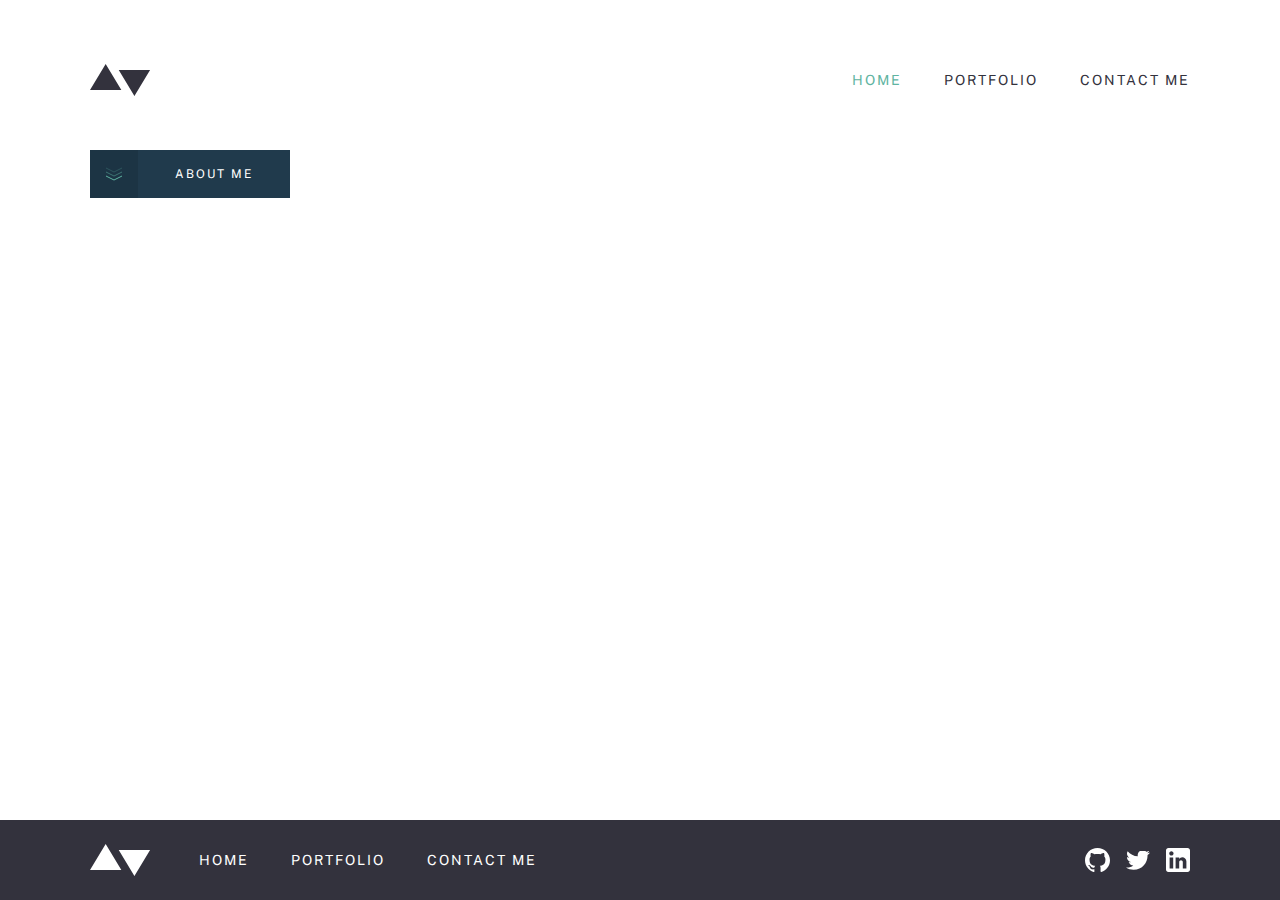
==== index.html @ 587a1398 "Add cta button" ====
<!DOCTYPE html>
<html lang="en">
<head>
  <meta charset="UTF-8">
  <meta http-equiv="X-UA-Compatible" content="IE=edge">
  <meta name="viewport" content="width=device-width, initial-scale=1.0">
  <title>Minimalistic Portfolio</title>

  <!-- STYLESHEETS -->
  <link rel="stylesheet" href="/css/style.css">
  <link rel="stylesheet" href="/css/normalize.css">
</head>
<body>

  <!-- SITE_HEADER -->
  <header class="site-header">
    <div class="site-header__container container">
      <a href="index.html" class="site-header__logo logo">
        <img class="logo__img" src="./img/logo.svg" alt="Portfolio logo" width="61" height="32">
      </a>

      <!-- SITENAV -->
      <nav class="site-header__sitenav sitenav sitenav--site-header">
        <ul class="sitenav__list sitenav__list--site-footer">
          <li class="sitenav__item sitenav__item--active"><a href="#" class="sitenav__link">Home</a></li>
          <li class="sitenav__item"><a href="#" class="sitenav__link">Portfolio</a></li>
          <li class="sitenav__item"><a href="#" class="sitenav__link">Contact Me</a></li>
        </ul>
      </nav>

      <button class="site-header__toggler" type="button" aria-label="Menu"></button>
    </div>
  </header>

  <!-- MAIN-CONTENT -->
  <main class="main-content">
    <div class="container">
      <a href="#" class="cta-button">
        <span class="cta-button__inner">
          <span class="cta-button__append">
            <svg width="18" height="14" viewBox="0 0 18 14" fill="none" xmlns="http://www.w3.org/2000/svg">
              <path d="M1 9L9 13L17 9" stroke="currentColor"/>
              <path opacity="0.5" d="M1 5L9 9L17 5" stroke="currentColor"/>
              <path opacity="0.25" d="M1 1L9 5L17 1" stroke="currentColor"/>
              </svg>


          </span>
          <span class="cta-button__text">About me</span>
        </span>
      </a>
    </div>
  </main>

  <!-- SITE-FOOTER -->
  <footer class="site-footer">
    <div class="site-footer__container container">
      <a href="index.html" class="site-footer__logo logo">
        <img class="logo__img" src="./img/logo-footer.svg" alt="Portfolio logo" width="61" height="32">
      </a>

      <div class="site-footer__sitenav sitenav">
        <ul class="sitenav__list sitenav__list--site-footer">
          <li class="sitenav__item"><a href="#" class="sitenav__link">Home</a></li>
          <li class="sitenav__item"><a href="#" class="sitenav__link">Portfolio</a></li>
          <li class="sitenav__item"><a href="#" class="sitenav__link">Contact Me</a></li>
        </ul>
      </div>

      <!-- SOCIALS -->
      <div class="socials">
        <ul class="socials__list">
          <li class="socials__item">
            <a href="#" class="socials__link" target="_blank" aria-label="Github profile">
              <svg class="socials__icon" width="25.000000" height="24.000000" viewBox="0 0 25 24" fill="none" xmlns="http://www.w3.org/2000/svg" xmlns:xlink="http://www.w3.org/1999/xlink">
                <defs/>
                <path id="github-logo" d="M12.5 0C5.59 0 0 5.5 0 12.3C0 17.74 3.58 22.35 8.54 23.97C9.17 24.09 9.4 23.71 9.4 23.38C9.4 23.09 9.39 22.32 9.38 21.29C5.9 22.03 5.17 19.64 5.17 19.64C4.6 18.22 3.78 17.84 3.78 17.84C2.65 17.08 3.87 17.09 3.87 17.09C5.12 17.18 5.78 18.36 5.78 18.36C6.9 20.24 8.71 19.7 9.42 19.38C9.53 18.59 9.86 18.05 10.21 17.74C7.44 17.43 4.52 16.37 4.52 11.66C4.52 10.31 5 9.22 5.81 8.36C5.67 8.05 5.24 6.79 5.92 5.1C5.92 5.1 6.96 4.77 9.35 6.36C10.35 6.09 11.42 5.95 12.48 5.95C13.54 5.95 14.6 6.09 15.6 6.36C17.98 4.77 19.03 5.1 19.03 5.1C19.7 6.79 19.28 8.05 19.15 8.36C19.95 9.22 20.43 10.31 20.43 11.66C20.43 16.38 17.51 17.43 14.73 17.73C15.17 18.1 15.57 18.85 15.57 20C15.57 21.65 15.56 22.97 15.56 23.37C15.56 23.7 15.78 24.08 16.42 23.96C21.42 22.34 25 17.73 25 12.3C25 5.5 19.4 0 12.5 0L12.5 0Z" fill="currentColor" fill-opacity="1.000000" fill-rule="nonzero"/>
              </svg>

            </a>
          </li>
          <li class="socials__item">
            <a href="#" class="socials__link" target="_blank" aria-label="Twitter profile">
              <svg class="socials__icon" width="24.000000" height="19.000000" viewBox="0 0 24 19" fill="none" xmlns="http://www.w3.org/2000/svg" xmlns:xlink="http://www.w3.org/1999/xlink">
                <defs/>
                <path id="twitter-logo" d="M24 1.55C23.11 1.94 22.16 2.21 21.17 2.33C22.18 1.72 22.97 0.75 23.33 -0.4C22.38 0.17 21.33 0.58 20.2 0.8C19.31 -0.16 18.03 -0.76 16.61 -0.76C13.43 -0.76 11.1 2.21 11.81 5.29C7.72 5.08 4.09 3.12 1.67 0.14C0.38 2.36 1 5.25 3.19 6.72C2.38 6.69 1.62 6.47 0.96 6.1C0.91 8.38 2.54 10.52 4.91 10.99C4.22 11.18 3.46 11.22 2.68 11.08C3.31 13.03 5.13 14.46 7.29 14.5C5.21 16.12 2.61 16.84 0 16.54C2.17 17.93 4.76 18.75 7.54 18.75C16.68 18.75 21.85 11.03 21.54 4.1C22.5 3.41 23.34 2.54 24 1.55Z" fill="currentColor" fill-opacity="1.000000" fill-rule="nonzero"/>
              </svg>

            </a>
          </li>
          <li class="socials__item">
            <a href="#" class="socials__link" target="_blank" aria-label="LinkedIn profile">
              <svg class="socials__icon" width="24.000000" height="24.000000" viewBox="0 0 24 24" fill="none" xmlns="http://www.w3.org/2000/svg" xmlns:xlink="http://www.w3.org/1999/xlink">
                <defs/>
                <path id="linkedin-logo" d="M2.40002 0L21.6 0C22.92 0 24 1.07999 24 2.39999L24 21.6C24 22.92 22.92 24 21.6 24L2.40002 24C1.07996 24 0 22.92 0 21.6L0 2.39999C0 1.07999 1.07996 0 2.40002 0ZM5.40002 7.56C4.19995 7.56 3.23999 6.60001 3.23999 5.39999C3.23999 4.20001 4.19995 3.23999 5.40002 3.23999C6.59998 3.23999 7.56006 4.20001 7.56006 5.39999C7.56006 6.60001 6.59998 7.56 5.40002 7.56ZM16.8 20.4L20.4 20.4L20.4 13.56C20.4 11.28 18.48 9.35999 16.2 9.35999C15.12 9.35999 13.8 10.08 13.2 11.04L13.2 9.60001L9.59998 9.60001L9.59998 20.4L13.2 20.4L13.2 14.04C13.2 13.08 14.04 12.24 15 12.24C15.96 12.24 16.8 13.08 16.8 14.04L16.8 20.4ZM3.59998 20.4L7.19995 20.4L7.19995 9.60001L3.59998 9.60001L3.59998 20.4Z" clip-rule="evenodd" fill="currentColor" fill-opacity="1.000000" fill-rule="evenodd"/>
              </svg>

            </a>
          </li>
        </ul>
      </div>
    </div>
  </footer>

  <script src="/js/index.js"></script>
</body>
</html>
---- css/style.css ----
* {
  margin: 0;
  padding: 0;
  border: 0;
  list-style: none;
  text-decoration: none;
}
/* CUSTOM PROPS */
:root {
  --green:#5FB4A2;
  --dark-blue:#203A4C;
  --grey-blue:#33323D;
  --light-grey:#fafafa;
  --grey:#eaeaeb;
  --red:#F43030;

  --accent-font-family:'Ibarra Real Nova', 'Times New Roman', sans-serif;
  --body-font-family: 'Public Sans', 'Arial', sans-serif;
}

/* FONTS */
@font-face {
  font-family: 'Ibarra Real Nova';
  src: url('../fonts/IbarraRealNova-Regular.woff2') format('woff2'),
  url('../fonts/IbarraRealNova-Regular.woff') format('woff');
  font-weight: normal;
  font-style: normal;
  font-display: swap;
}

@font-face {
  font-family: 'Ibarra Real Nova';
  src: url('../fonts/IbarraRealNova-Bold.woff2') format('woff2'),
  url('../fonts/IbarraRealNova-Bold.woff') format('woff');
  font-weight: bold;
  font-style: normal;
  font-display: swap;
}

@font-face {
  font-family: 'Public Sans';
  src: url('../fonts/PublicSans-Regular.woff2') format('woff2'),
  url('../fonts/PublicSans-Regular.woff') format('woff');
  font-weight: normal;
  font-style: normal;
  font-display: swap;
}





/* GLOBAL */

html {
  height: 100%;
  box-sizing: border-box;
  scroll-behavior: smooth;
}

*,
*::before,
*::after {
  box-sizing:inherit;
}

body {
  display: flex;
  flex-direction: column;
  height: 100%;
  background-color: #fff;
  color: var(--grey-blue);
  font-family: var(--body-font-family);
  font-size: 16px;
  line-height:30px;
}

img {
  max-width: 100%;
  height: auto;
}

/* CONTAINER */

.container {
  width: 100%;
  max-width: 1180px;
  padding-left: 32px;
  padding-right: 32px;
  margin-left: auto;
  margin-right: auto;
}


/* VISUALLY-HIDDEN */

.visually-hidden {
  position: absolute;
  width: 1px;
  height: 1px;
  margin: -1px;
  border: 0;
  padding: 0;
  clip: rect(0 0 0 0);
  overflow: hidden;
}



/* AUTOFILL-STYLES */
/*
input:-webkit-autofill,
input:-webkit-autofill:hover,
input:-webkit-autofill:focus {
  -webkit-text-fill-color: var(--heading-color);
  -webkit-box-shadow: 0 0 0px 40rem #ffff inset;
} */

/* PLACEHOLDER STYLE */
/*
::placeholder {
  color: rgba(52, 49, 61, 0.5);
} */



/* MAIN-CONTENT */

.main-content {
  flex-grow: 1;
}


/* LOGO */
.logo {
  display: block;
}

.logo:hover {
  opacity: 0.8;
}

.logo:active {
  opacity: 0.6;
}

.logo__img {
  display: block;
  width: 61px;
  height: 32px;
}


/* SITENAV */



.sitenav__item:not(:last-child) {
  margin-bottom: 32px;
}

.sitenav__link {
  display: block;
  color: #fff;
  font-size: 14px;
  letter-spacing: 2px;
  text-decoration: none;
  text-align: center;
  text-transform: uppercase;
}

.sitenav__item--active .sitenav__link {
  color: var(--green);
}

.sitenav__link:hover{
  opacity: 0.8;
}

.sitenav__link:active{
  opacity: 0.6;
}

/* CTA-BUTTON */

.cta-button {
  display: inline-block;
  min-width: 200px;
  background-color: var(--dark-blue);
  color: #fff;
  cursor: pointer;
}

.cta-button:hover {
  background-color: var(--green);
}

.cta-button:active {
  opacity: 0.6;
}

.cta-button:disabled {
  opacity: 0.2;
  pointer-events: none;
}

.cta-button__inner {
  display: flex;
}

.cta-button__append {
  display: flex;
  justify-content: center;
  align-items:center;
  width: 48px;
  height: 48px;
  background-color: rgba(0, 0, 0, 0.1);
  color: var(--green);
}

.cta-button:hover .cta-button__append {
  color: #fff;
}

.cta-button__text {
  flex-grow: 1;
  padding: 17px;
  text-transform: uppercase;
  letter-spacing:2px;
  font-size: 12px;
  line-height: normal;
  text-align: center;
}


/* SITE_HEADER */

.site-header {
  position: relative;
  z-index: 1;
  padding-top: 32px;
  padding-bottom: 40px;
}

.site-header__container {
  display: flex;
  align-items: center;
}

.site-header__logo {
  margin-right: auto;
}

.site-header__sitenav {
  display: none;
}

.site-header--open .site-header__sitenav {
  display: block;
  position: absolute;
  z-index: 1;
  right: 32px;
  top: 88px;
  min-width: 223px;
  max-width: calc(100% - 64px);
  padding: 40px;
  color: #fff;
  background-color: var(--grey-blue);

}

.site-header__toggler {
  display: block;
  width: 24px;
  height: 19px;
  border: 0;
  background-color: transparent;
  background-image: url(../img/hamburger-menu.svg);
  background-repeat: no-repeat;
  background-size: contain;
  background-position: center center;
  cursor: pointer;
}

.site-header--open .site-header__toggler {
  background-image: url(../img/close-icon.svg);
}


/* SITE_FOOTER */

.site-footer {
  padding-top: 56px;
  padding-bottom: 56px;
  background-color: var(--grey-blue);
}

.site-footer__container {
  display: flex;
  flex-direction: column;
  align-items: center;
}

.site-footer__logo {
  margin-bottom: 40px;
}
.site-footer__sitenav {
  margin-bottom: 40px;
}

.socials__list {
  display: flex;
  align-items: center;
}

.socials__item:not(:last-child) {
  margin-right: 16px;
}

.socials__link {
  display: block;
  color: #fff;
}

.socials__icon {
  display: block;
}


/* RETINA BACKGROUND IMAGES */
@media
only screen and (-webkit-min-device-pixel-ratio: 2),
only screen and (   min--moz-device-pixel-ratio: 2),
only screen and (     -o-min-device-pixel-ratio: 2/1),
only screen and (        min-device-pixel-ratio: 2),
only screen and (                min-resolution: 192dpi),
only screen and (                min-resolution: 2dppx) {

}

@media only screen and (min-width: 700px) {
  .site-footer {
    padding-top: 24px;
    padding-bottom: 24px;
  }

  .site-footer__container {
    flex-direction: row;
  }

  .site-footer__logo {
    margin-bottom: 0;
    margin-right: 48px;
  }

  .site-footer__sitenav {
    margin-bottom: 0;
    margin-right: 48px;
    flex-grow: 1;
  }

  .sitenav__list--site-footer {
    display: flex;
    align-items: center;
  }

  .sitenav__list--site-footer .sitenav__item:not(:last-child) {
    margin-bottom: 0;
    margin-right: 42px;
  }
}


@media only screen and (min-width: 768px) {
  .container {
    padding-left: 40px;
    padding-right: 40px;
  }

  .site-header {
    padding-top: 64px;
    padding-bottom: 47px;
  }

  .site-header__sitenav,
  .site-header--open .site-header__sitenav {
    position: static;
    display: block;
    padding: 0;
    background-color: transparent;
  }

  .site-header__toggler {
    display: none;
  }

  .sitenav--site-header .sitenav__list {
    display: flex;
  }

  .sitenav--site-header .sitenav__item:not(:last-child) {
    margin-bottom: 0;
    margin-right: 42px;
  }

  .sitenav--site-header .sitenav__link {
    color: var(--grey-blue);
  }

  .sitenav__item--active .sitenav__link {
    color: var(--green);
  }
}

@media only screen and (min-width: 1180px) {
  .site-header {
    padding-bottom: 54px;
  }

}
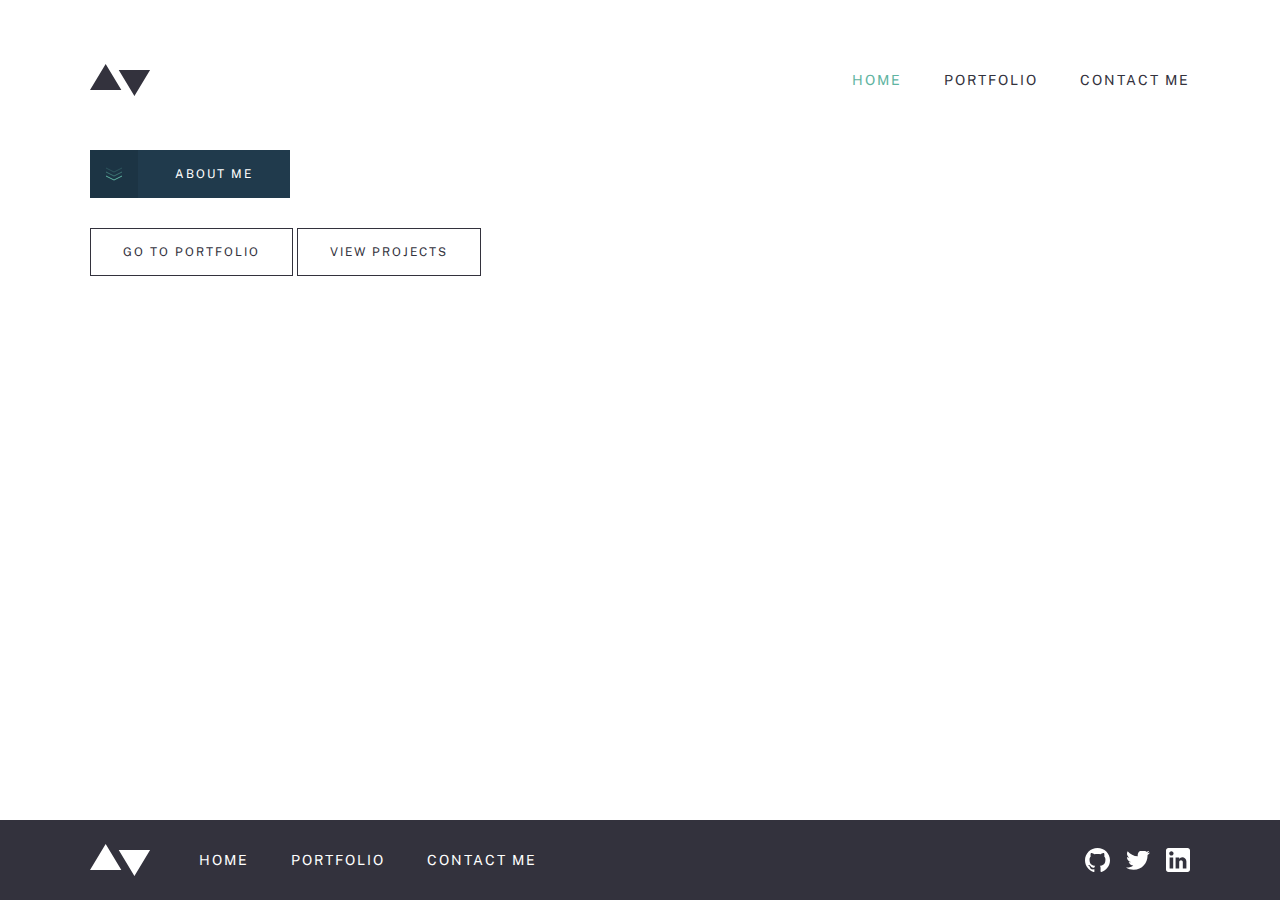
==== commit df14314a: "Add button component" ====
--- a/index.html
+++ b/index.html
@@ -43,12 +43,16 @@
               <path opacity="0.5" d="M1 5L9 9L17 5" stroke="currentColor"/>
               <path opacity="0.25" d="M1 1L9 5L17 1" stroke="currentColor"/>
               </svg>
-
-
           </span>
           <span class="cta-button__text">About me</span>
         </span>
       </a>
+
+      <hr>
+      <br>
+
+      <a href="#" class="button">Go to portfolio</a>
+      <button class="button" type="button">View projects</button>
     </div>
   </main>
 
--- a/css/style.css
+++ b/css/style.css
@@ -233,6 +233,35 @@
 }
 
 
+/* BUTTON */
+
+.button {
+  display: inline-block;
+  padding: 16px 32px;
+  font-size: 12px;
+  line-height: normal;
+  color: var(--grey-blue);
+  border: 1px solid var(--grey-blue);
+  background-color: transparent;
+  text-transform: uppercase;
+  letter-spacing: 2px;
+  cursor: pointer;
+}
+
+.button:hover {
+  background-color: var(--grey-blue);
+  color: #fff;
+}
+
+.button:active {
+  opacity: 0.6;
+}
+
+.button:disabled {
+  pointer-events: none;
+  opacity: 0.2;
+}
+
 /* SITE_HEADER */
 
 .site-header {
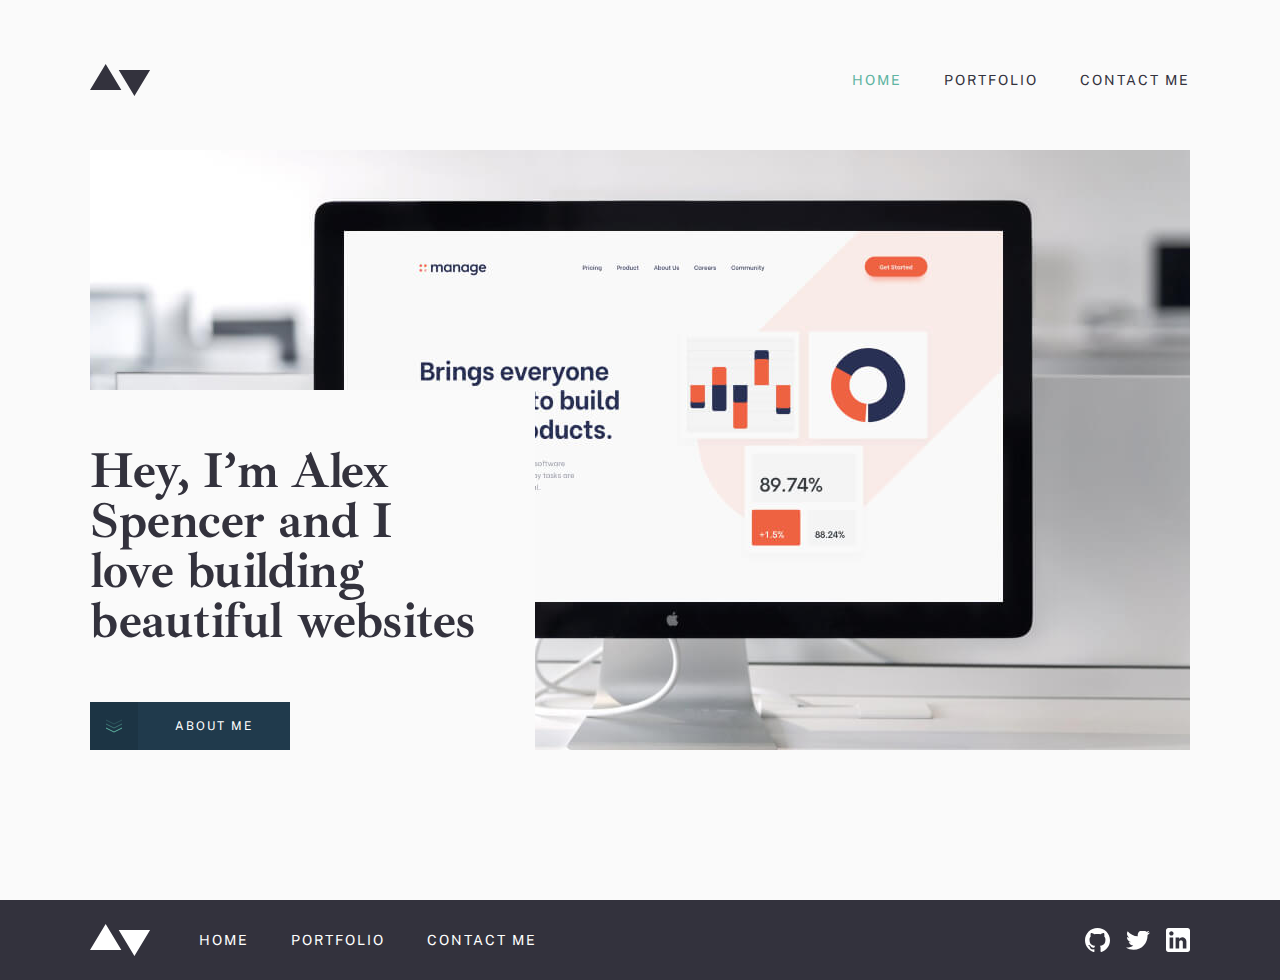
==== commit 1337c5bc: "Add hero section" ====
--- a/index.html
+++ b/index.html
@@ -34,27 +34,47 @@
 
   <!-- MAIN-CONTENT -->
   <main class="main-content">
-    <div class="container">
-      <a href="#" class="cta-button">
-        <span class="cta-button__inner">
-          <span class="cta-button__append">
-            <svg width="18" height="14" viewBox="0 0 18 14" fill="none" xmlns="http://www.w3.org/2000/svg">
-              <path d="M1 9L9 13L17 9" stroke="currentColor"/>
-              <path opacity="0.5" d="M1 5L9 9L17 5" stroke="currentColor"/>
-              <path opacity="0.25" d="M1 1L9 5L17 1" stroke="currentColor"/>
-              </svg>
-          </span>
-          <span class="cta-button__text">About me</span>
-        </span>
-      </a>
+
+    <div class="hero">
+      <div class="hero__container container">
+
+        <picture class="hero__picture">
+          <source srcset="./img/hero-img.jpg 1x, ./img/hero-img@2x.jpg 2x" media="(min-width:1024px)">
+
+          <source srcset="./img/hero-img-tablet.jpg 1x, ./img/hero-img-tablet@2x.jpg 2x" media="(min-width:500px)">
+
+          <img src="./img/hero-img-phone.jpg" alt="" class="hero__img" width="311" height="271" srcset="./img/hero-img-phone.jpg 1x, ./img/hero-img-phone@2x.jpg 2x">
+        </picture>
+
+        <div class="hero__text-wrapper">
+          <h1 class="hero__heading">Hey, I’m Alex Spencer and I love building beautiful websites </h1>
+          <a href="#" class="cta-button">
+            <span class="cta-button__inner">
+              <span class="cta-button__append">
+                <svg width="18" height="14" viewBox="0 0 18 14" fill="none" xmlns="http://www.w3.org/2000/svg">
+                  <path d="M1 9L9 13L17 9" stroke="currentColor"/>
+                  <path opacity="0.5" d="M1 5L9 9L17 5" stroke="currentColor"/>
+                  <path opacity="0.25" d="M1 1L9 5L17 1" stroke="currentColor"/>
+                  </svg>
+              </span>
+              <span class="cta-button__text">About me</span>
+            </span>
+          </a>
+        </div>
+      </div>
+    </div>
+    <!-- <div class="container">
+
 
       <hr>
       <br>
 
       <a href="#" class="button">Go to portfolio</a>
       <button class="button" type="button">View projects</button>
-    </div>
+    </div> -->
   </main>
+
+
 
   <!-- SITE-FOOTER -->
   <footer class="site-footer">
--- a/css/style.css
+++ b/css/style.css
@@ -1,6 +1,6 @@
 * {
+  padding: 0;
   margin: 0;
-  padding: 0;
   border: 0;
   list-style: none;
   text-decoration: none;
@@ -68,7 +68,7 @@
   display: flex;
   flex-direction: column;
   height: 100%;
-  background-color: #fff;
+  background-color: var(--light-grey);
   color: var(--grey-blue);
   font-family: var(--body-font-family);
   font-size: 16px;
@@ -315,6 +315,30 @@
   background-image: url(../img/close-icon.svg);
 }
 
+/* HERO */
+
+.hero {
+  margin-bottom: 96px;
+}
+
+.hero__img {
+  display: block;
+  width: 100%;
+  height: 271px;
+  margin-bottom: 24px;
+  object-fit: cover;
+  object-position: top center;
+}
+
+.hero__heading {
+  margin: 0;
+  margin-bottom: 32px;
+  font-family: var(--accent-font-family);
+  font-size: 40px;
+  line-height: 1.05;
+  letter-spacing: -0.357;
+}
+
 
 /* SITE_FOOTER */
 
@@ -367,6 +391,13 @@
 
 }
 
+@media only screen and (min-width: 500px) {
+  .hero__img {
+    height: 600px;
+  }
+
+}
+
 @media only screen and (min-width: 700px) {
   .site-footer {
     padding-top: 24px;
@@ -439,6 +470,48 @@
   .sitenav__item--active .sitenav__link {
     color: var(--green);
   }
+
+  .hero__container {
+    position: relative;
+    z-index: 1;
+  }
+
+  .hero__img {
+    margin-bottom: 0;
+  }
+
+  .hero__text-wrapper {
+    position: absolute;
+    z-index: 1;
+    left: 40px;
+    bottom: 0;
+    width: 514px;
+    padding-top: 56px;
+    padding-right: 56px;
+    background-color: var(--light-grey);
+  }
+
+  .hero__heading {
+    margin-bottom: 48px;
+  }
+}
+
+@media only screen and (min-width: 1024px) {
+  .hero {
+    margin-bottom: 150px;
+  }
+
+  .hero__text-wrapper {
+    width: 445px;
+  }
+
+  .hero__heading {
+    margin-bottom: 56px;
+    font-size: 50px;
+    line-height: 1;
+    letter-spacing: -0.45px;
+  }
+
 }
 
 @media only screen and (min-width: 1180px) {
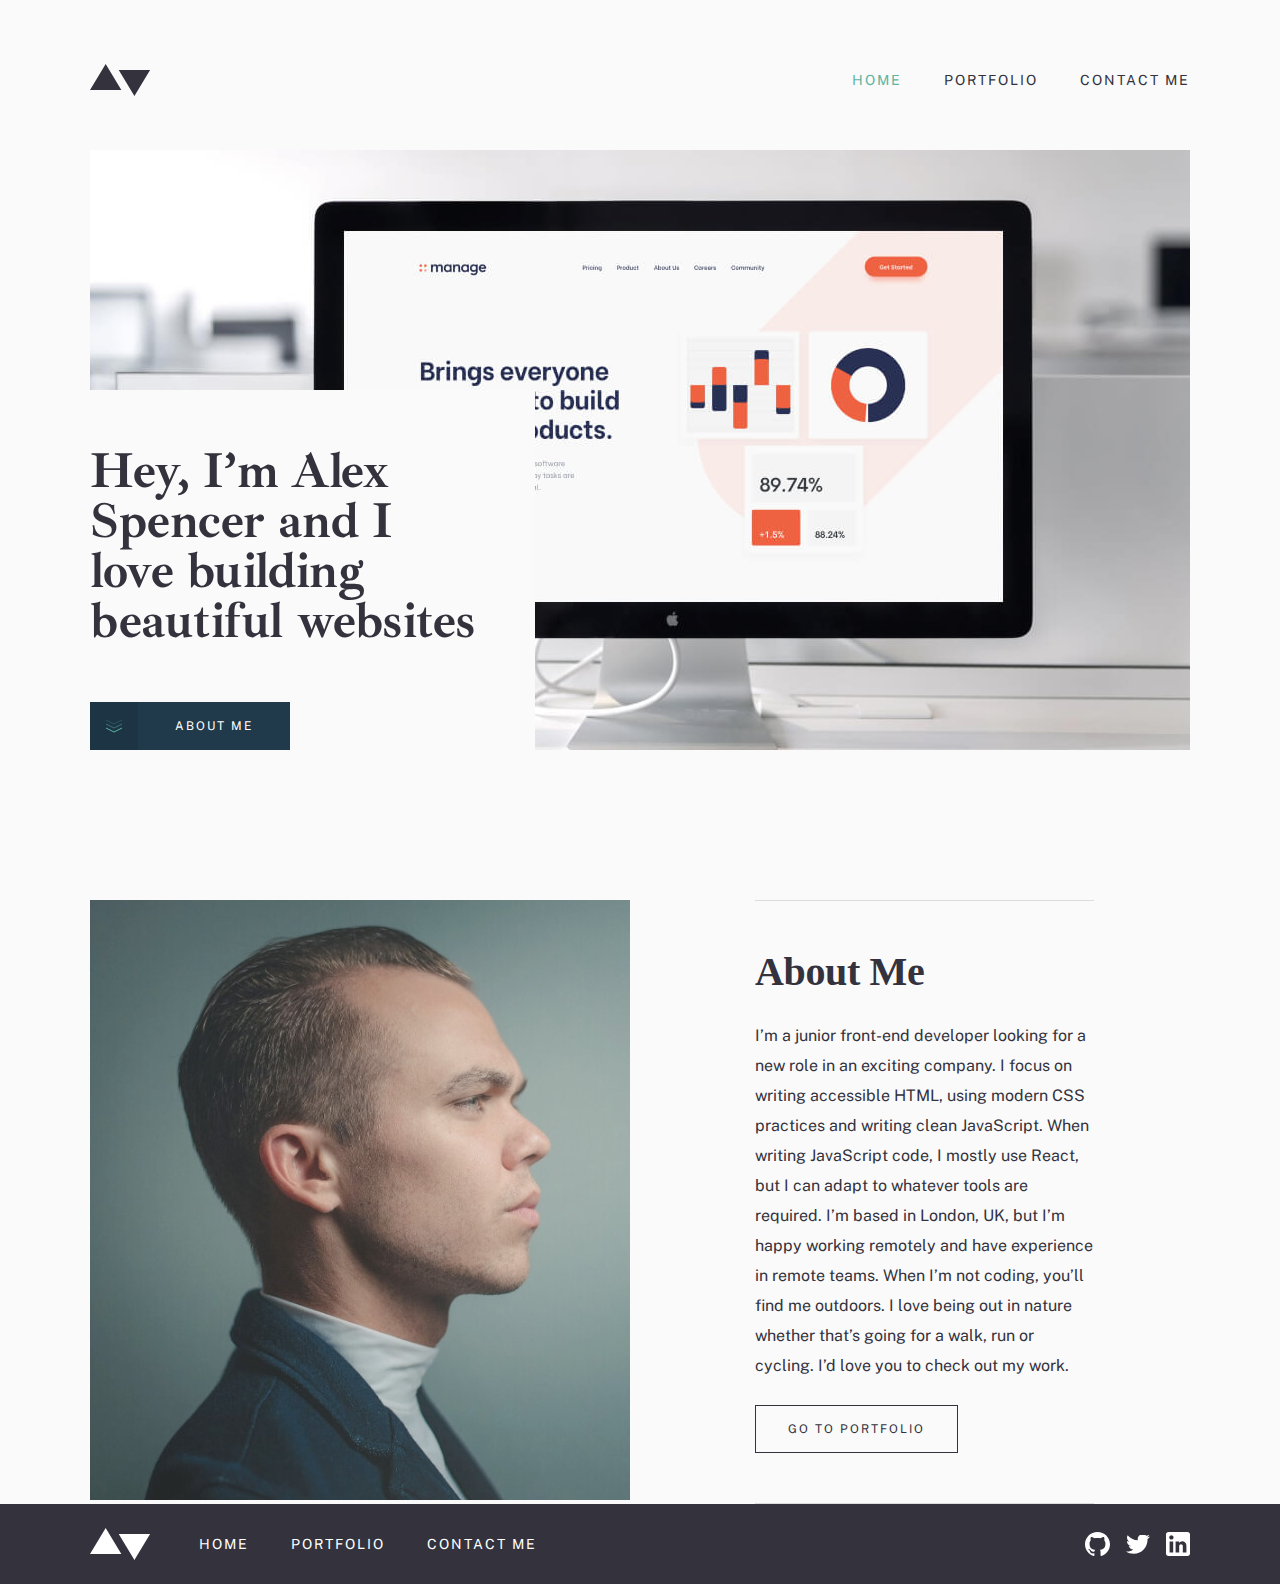
==== commit bd49a124: "Add about me section" ====
--- a/index.html
+++ b/index.html
@@ -22,9 +22,9 @@
       <!-- SITENAV -->
       <nav class="site-header__sitenav sitenav sitenav--site-header">
         <ul class="sitenav__list sitenav__list--site-footer">
-          <li class="sitenav__item sitenav__item--active"><a href="#" class="sitenav__link">Home</a></li>
-          <li class="sitenav__item"><a href="#" class="sitenav__link">Portfolio</a></li>
-          <li class="sitenav__item"><a href="#" class="sitenav__link">Contact Me</a></li>
+          <li class="sitenav__item sitenav__item--active"><a href="index.html" class="sitenav__link">Home</a></li>
+          <li class="sitenav__item"><a href="portfolio.html" class="sitenav__link">Portfolio</a></li>
+          <li class="sitenav__item"><a href="contact.htm.html" class="sitenav__link">Contact Me</a></li>
         </ul>
       </nav>
 
@@ -48,7 +48,7 @@
 
         <div class="hero__text-wrapper">
           <h1 class="hero__heading">Hey, I’m Alex Spencer and I love building beautiful websites </h1>
-          <a href="#" class="cta-button">
+          <a href="#about-me" class="cta-button">
             <span class="cta-button__inner">
               <span class="cta-button__append">
                 <svg width="18" height="14" viewBox="0 0 18 14" fill="none" xmlns="http://www.w3.org/2000/svg">
@@ -63,15 +63,28 @@
         </div>
       </div>
     </div>
-    <!-- <div class="container">
 
 
-      <hr>
-      <br>
+    <section class="about-me" id="about-me">
+      <div class="container">
+        <div class="img-text-info img-text-info--index-about">
+          <picture class="img-text-info__picture">
+            <source srcset="./img/about-me-img-desktop.jpeg 1x, ./img/about-me-img-desktop@2x.jpeg 2x" media="(min-width:1024px)">
 
-      <a href="#" class="button">Go to portfolio</a>
-      <button class="button" type="button">View projects</button>
-    </div> -->
+            <source srcset="./img/about-me-img-tablet.jpeg 1x, ./img/about-me-img-tablet@2x.jpeg 2x" media="(min-width:550px)">
+
+            <img class="img-text-info__img" src="./img/about-me-img@2x.jpeg" alt="Preview of Manage project" width="311" height="346" srcset="./img/about-me-img@2x.jpeg 1x, ./img/about-me-img@2x.jpeg 2x">
+          </picture>
+
+          <div class="img-text-info__info">
+            <h2 class="img-text-info__title">About Me</h2>
+            <p class="img-text-info__description">I’m a junior front-end developer looking for a new role in an exciting company. I focus on writing accessible HTML, using modern CSS practices and writing clean JavaScript. When writing JavaScript code, I mostly use React, but I can adapt to whatever tools are required. I’m based in London, UK, but I’m happy working remotely and have experience in remote teams. When I’m not coding, you’ll find me outdoors. I love being out in nature whether that’s going for a walk, run or cycling. I’d love you to check out my work.</p>
+            <a href="project-info-manage.html" class="button">Go to portfolio</a>
+          </div>
+        </div>
+      </div>
+    </section>
+
   </main>
 
 
@@ -85,9 +98,9 @@
 
       <div class="site-footer__sitenav sitenav">
         <ul class="sitenav__list sitenav__list--site-footer">
-          <li class="sitenav__item"><a href="#" class="sitenav__link">Home</a></li>
-          <li class="sitenav__item"><a href="#" class="sitenav__link">Portfolio</a></li>
-          <li class="sitenav__item"><a href="#" class="sitenav__link">Contact Me</a></li>
+          <li class="sitenav__item"><a href="index.html" class="sitenav__link">Home</a></li>
+          <li class="sitenav__item"><a href="portfolio.html" class="sitenav__link">Portfolio</a></li>
+          <li class="sitenav__item"><a href="contact.html" class="sitenav__link">Contact Me</a></li>
         </ul>
       </div>
 
--- a/css/style.css
+++ b/css/style.css
@@ -262,6 +262,50 @@
   opacity: 0.2;
 }
 
+/* IMG-TEXT-INFO */
+
+.img-text-info__picture {
+  display: block;
+}
+
+.img-text-info__img {
+  display: block;
+  width: 100%;
+  margin-bottom: 32px;
+}
+
+.img-text-info__info {
+  padding-top: 24px;
+  padding-bottom: 24px;
+  border-top: 1px solid rgba(51,50,61,0.15);
+  border-bottom: 1px solid rgba(51,50,61,0.15);
+}
+
+.img-text-info--index-about .img-text-info__info {
+  padding-top: 32px;
+  padding-bottom: 50px;
+}
+
+.img-text-info__title {
+  margin-bottom: 24px;
+  font-family: --accent-font-family;
+  font-size: 40px;
+  line-height: 42px;
+  letter-spacing:-0.357px;
+}
+
+.img-text-info--index-about .img-text-info__title {
+  margin-bottom: 28px;
+}
+
+.img-text-info__description {
+  margin-bottom: 24px;
+  font-size: 15px;
+  line-height: 2;
+}
+
+
+
 /* SITE_HEADER */
 
 .site-header {
@@ -398,6 +442,44 @@
 
 }
 
+
+@media only screen and (min-width: 550px) {
+  .img-text-info {
+    display: flex;
+    align-items: center;
+  }
+
+  .img-text-info--index-about {
+    align-items: stretch;
+  }
+
+  .img-text-info:nth-child(even) {
+    flex-direction: row-reverse;
+  }
+
+  .img-text-info__img {
+    margin-bottom: 0;
+  }
+
+  .img-text-info--index-about .img-text-info__img {
+    height: 100%;
+    object-fit: cover;
+    object-position: right bottom;
+  }
+
+  .img-text-info__info {
+    width: 60%;
+    margin-left: 32px;
+  }
+
+  .img-text-info:nth-child(even) .img-text-info__info  {
+    margin-left: 0;
+    margin-right: 32px;
+  }
+}
+
+
+
 @media only screen and (min-width: 700px) {
   .site-footer {
     padding-top: 24px;
@@ -494,6 +576,37 @@
   .hero__heading {
     margin-bottom: 48px;
   }
+
+  .img-text-info__picture {
+    flex-shrink: 0;
+  }
+
+  .img-text-info__img {
+    flex-shrink: 0;
+    width: 340px;
+    height: 315px;
+    object-fit: cover;
+    margin-bottom: 0;
+  }
+
+  .img-text-info--index-about .img-text-info__img {
+    width: 281px;
+  }
+
+  .img-text-info__info {
+    flex-grow: 1;
+    width: auto;
+    margin-left: 69px;
+  }
+
+  .img-text-info--index-about .img-text-info__info {
+    padding-top: 50px;
+  }
+
+  .img-text-info:nth-child(even) .img-text-info__info  {
+    margin-left: 0;
+    margin-right: 69px;
+  }
 }
 
 @media only screen and (min-width: 1024px) {
@@ -512,6 +625,10 @@
     letter-spacing: -0.45px;
   }
 
+  .img-text-info--index-about .img-text-info__img {
+    width: 540px;
+    height: 600px;
+  }
 }
 
 @media only screen and (min-width: 1180px) {
@@ -519,4 +636,35 @@
     padding-bottom: 54px;
   }
 
+  .img-text-info {
+    align-items: stretch;
+  }
+
+
+  .img-text-info__img {
+    width: 540px;
+    height: 500px;
+    margin-right: 0;
+  }
+
+  .img-text-info__info {
+    margin-left: 125px;
+    margin-right: 96px;
+    padding-top: 103px;
+    padding-bottom: 103px;
+  }
+
+  .img-text-info:nth-child(even) .img-text-info__info {
+    margin-right: 125px;
+    margin-left: 96px;
+  }
+
+  .img-text-info__title {
+    margin-bottom: 28px;
+  }
+
+  .img-text-info__description {
+    font-size: 16px;
+    line-height: 30px;
+  }
 }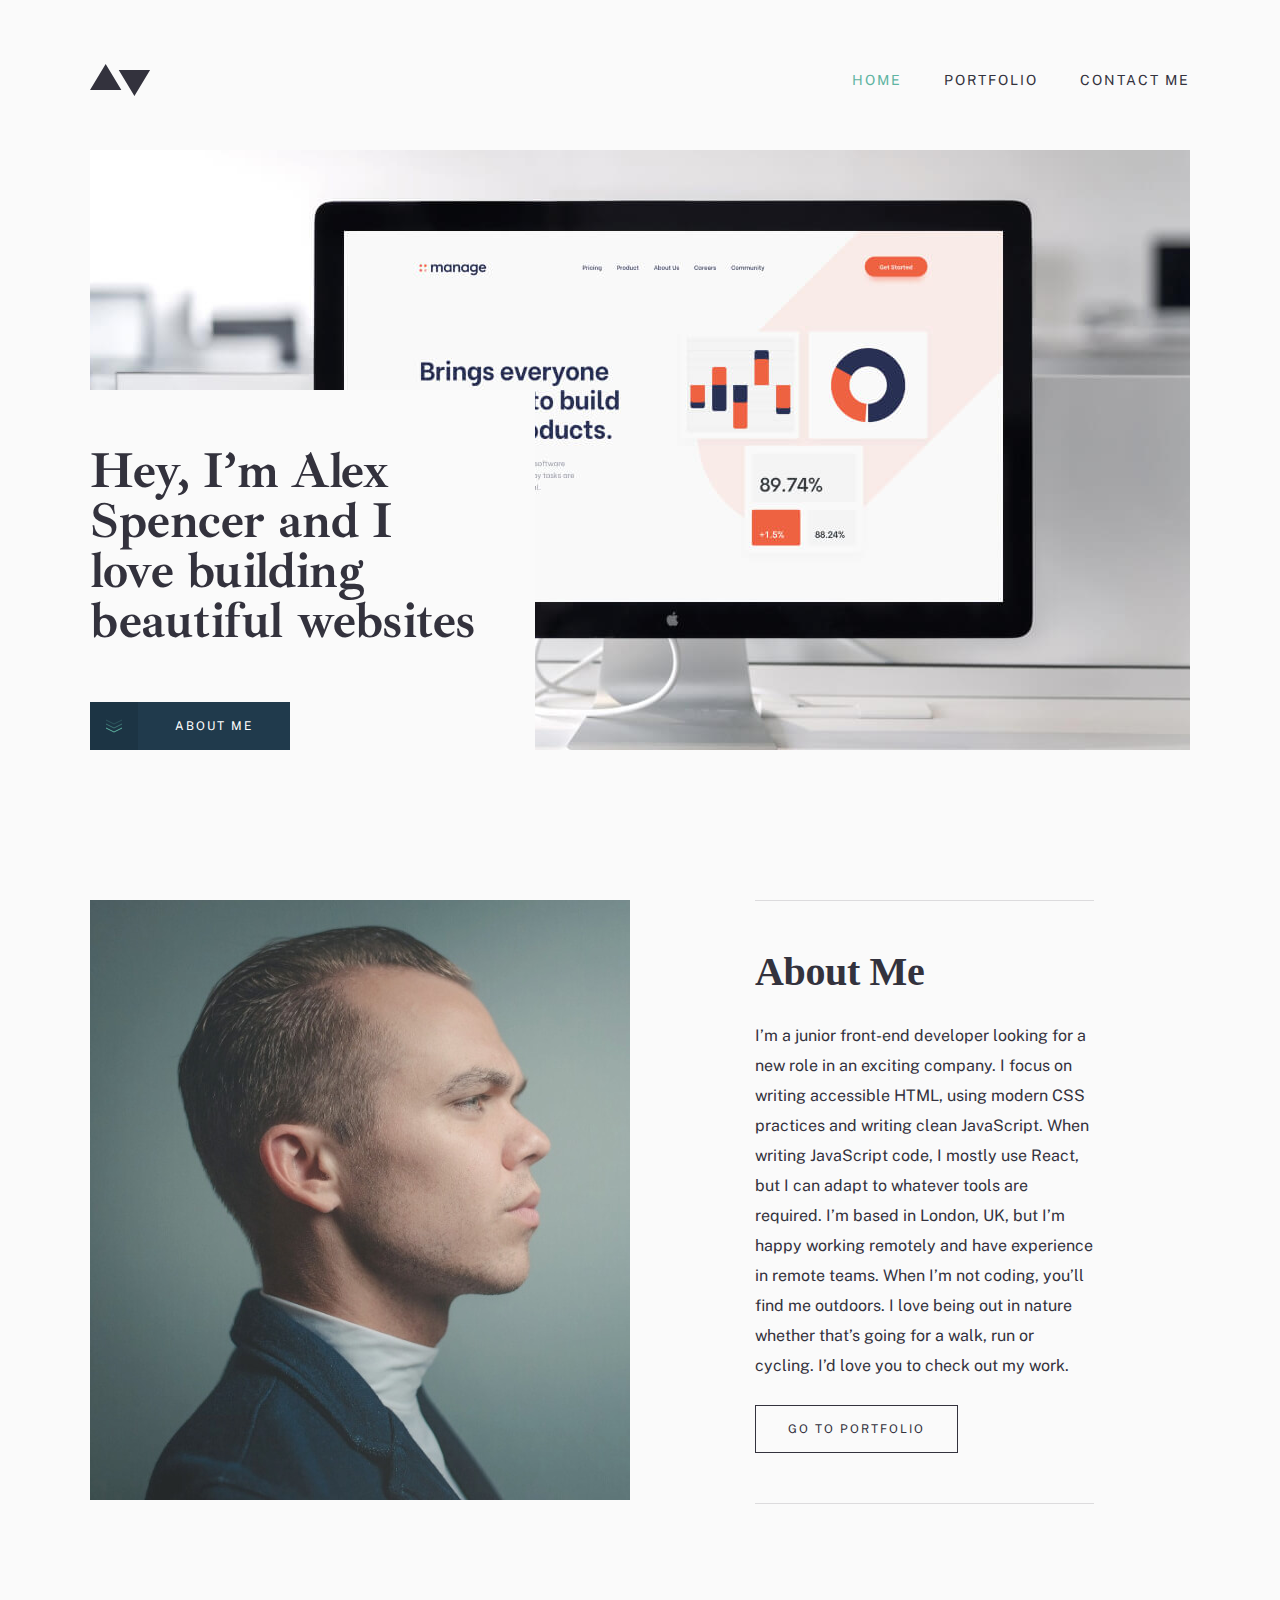
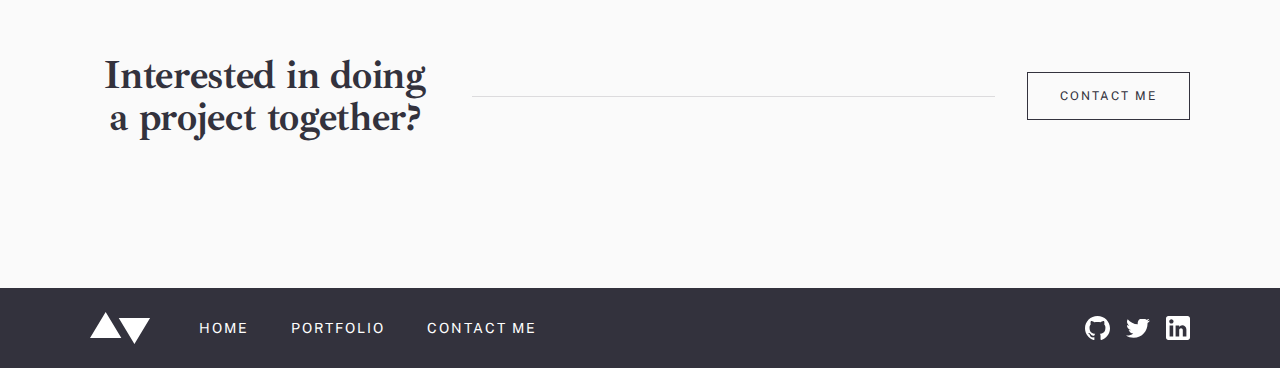
==== commit 8650ef6c: "Add contact-cta section" ====
--- a/index.html
+++ b/index.html
@@ -85,6 +85,13 @@
       </div>
     </section>
 
+
+    <section class="contact-cta">
+      <div class="contact-cta__container container">
+        <h2 class="contact-cta__heading">Interested in doing a project together?</h2>
+        <a href="#" class="button">Contact me</a>
+      </div>
+    </section>
   </main>
 
 
--- a/css/style.css
+++ b/css/style.css
@@ -246,6 +246,7 @@
   text-transform: uppercase;
   letter-spacing: 2px;
   cursor: pointer;
+  white-space: nowrap;
 }
 
 .button:hover {
@@ -384,6 +385,29 @@
 }
 
 
+/* CONTACT-CTA */
+
+.contact-cta {
+  padding-top: 115px;
+  padding-bottom: 80px;
+  text-align: center;
+}
+
+.contact-cta__container {
+  display: flex;
+  flex-direction: column;
+  align-items: center;
+}
+
+.contact-cta__heading {
+  margin-bottom: 40px;
+  font-family: var(--accent-font-family);
+  font-size: 40px;
+  line-height: 42px;
+  letter-spacing: -0.357px;
+}
+
+
 /* SITE_FOOTER */
 
 .site-footer {
@@ -607,6 +631,31 @@
     margin-left: 0;
     margin-right: 69px;
   }
+
+  .contact-cta {
+    padding-top: 96px;
+    padding-bottom: 96px;
+  }
+
+  .contact-cta__container {
+    flex-direction: row;
+  }
+  .contact-cta__container::before {
+    content:"";
+    width: 113px;
+    height: 1px;
+    flex-grow: 1;
+    margin-right: 32px;
+    margin-left: 32px;
+    background-color: rgba(51,50,61,0.15);
+
+  }
+  .contact-cta__heading {
+    width: 100%;
+    order: -1;
+    max-width: 350px;
+    margin-bottom: 0;
+  }
 }
 
 @media only screen and (min-width: 1024px) {
@@ -667,4 +716,9 @@
     font-size: 16px;
     line-height: 30px;
   }
+
+  .contact-cta {
+    padding-top: 150px;
+    padding-bottom: 150px;
+  }
 }